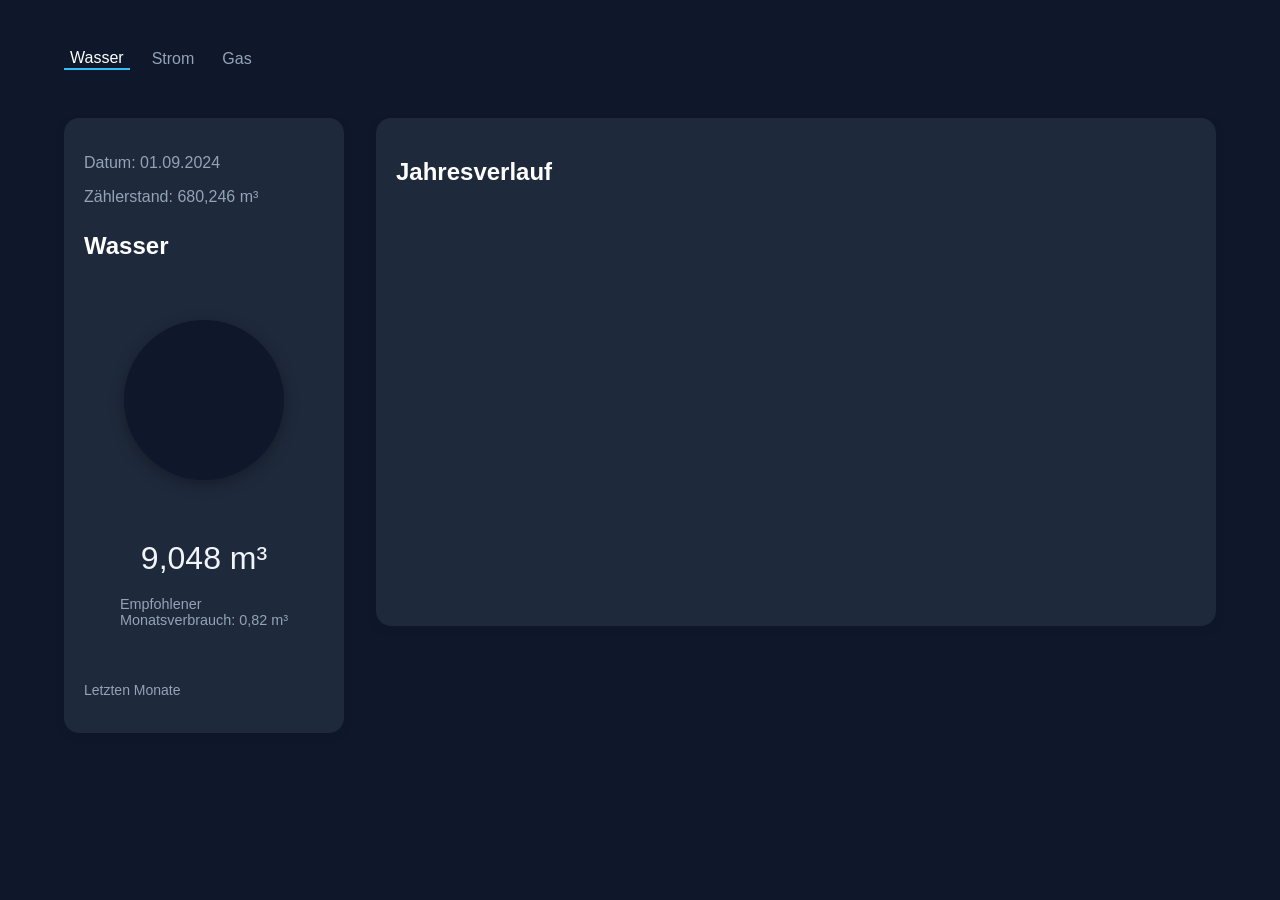
==== index.html @ 158a89e6 "first init" ====
<!DOCTYPE html>
<html lang="de">
<head>
    <meta charset="UTF-8" />
    <meta name="viewport" content="width=device-width, initial-scale=1.0" />
    <title>Verbrauchs Dashboard</title>
    <script src="https://d3js.org/d3.v7.min.js"></script>
    <link rel="stylesheet" href="style.css" />
</head>
<body>
    <header class="header">
        <nav class="tabs">
            <button class="active">Wasser</button>
            <button>Strom</button>
            <button>Gas</button>
        </nav>
    </header>

    <main class="layout">
        <section class="left">
            <div class="card">
                <div class="date">
                    <p id="date">Datum: 01.09.2024</p>
                    <p class="counter-reading">Zählerstand: 680,246 m³</p>
                </div>
                <h2>Wasser</h2>
                <div class = "gauge" id="progress-circle"></div>
                <p id="water-value">9,048 m³</p>
                <p class="subtext">Empfohlener <br> Monatsverbrauch: 0,82 m³</p>
                <div class="history-section">
                    <h3>Letzten Monate</h3>
                    <div id="history-list"></div>
                </div>
            </div>
        </section>

        <section class="right">
            <div class="card chart-card">
                <h2>Jahresverlauf</h2>
                <svg id="water-chart"></svg>
            </div>
        </section>
    </main>

    <script type="module" src="app.js"></script>
</body>
</html>
---- style.css ----
body {
    margin: 0;
    padding: 2rem;
    font-family: Arial, sans-serif;
    background: #0f172a;
    color: white;
}

.layout {
    display: flex;
    gap: 2rem;
    padding: 2rem;
    align-items: stretch;
}

.left {
    width: 280px;
}

.right {
    flex: 1;
}

.card {
    background: #1e293b;
    padding: 1.5rem;
    border-radius: 16px;
    color: white;
}

.chart-card svg {
    width: 100%;
    height: 400px;
}

.tabs {
    display: flex;
    gap: 1rem;
    padding: 1rem 2rem;
}

.tabs button {
    background: transparent;
    border: none;
    color: #94a3b8;
    font-size: 1rem;
    cursor: pointer;
}

.tabs button.active {
    color: white;
    border-bottom: 2px solid #38bdf8;
}

.card {
    color: white;
    padding: 20px;
    border-radius: 15px;
    box-shadow: 0 4px 12px rgba(0,0,0,0.05);
    
    display: flex;
    flex-direction: column;
    align-items: center;
    text-align: center;
}

.gauge {
    margin: 15px 0; /* Gibt dem Kreis etwas Platz nach oben und unten */
}

.history-section {
    width: 100%;
    margin-top: 25px;
}

.history-section h3 {
    font-size: 14px;
    color: #94a3b8; /* Helleres Grau für dunklen Hintergrund */
    margin-bottom: 15px;
    font-weight: 500;
    text-align: left;
}

.history-row {
    margin-bottom: 16px;
    width: 100%;
}

.history-data {
    display: flex;
    justify-content: space-between; /* Schiebt Monat nach links, Wert nach rechts */
    font-size: 14px;
    color: #f1f5f9; /* Weißer Text für bessere Lesbarkeit */
    margin-bottom: 6px;
}

.history-month {
    font-weight: 500;
}

.history-value {
    font-weight: bold;
}

/* Der Hintergrund-Balken (jetzt dunkler im Dark Mode) */
.progress-bar-bg {
    width: 100%;
    height: 6px;
    background-color: #334155; /* Dunkles Schiefergrau */
    border-radius: 3px;
    overflow: hidden;
}

/* Die farbige Füllung */
.progress-bar-fill {
    height: 100%;
    background: linear-gradient(90deg, #818cf8, #38bdf8); /* Matcht deine Grafik */
    border-radius: 3px;
    transition: width 0.5s ease-out;
}

.date {
    font-size: 1rem;
    color: #94a3b8; 
    margin-bottom: 10px;
    text-align: left;
}

/* Richtet das Datum und die H2 ganz links in der Card aus */
.left .card .date,
.right .card h2,
.left .card h2 {
    align-self: flex-start; /* Bricht aus der Zentrierung aus und rutscht nach links */
    text-align: left;       /* Sichert die Linksbündigkeit des Textes */
    width: 100%;            /* Nutzt die volle Breite, damit 'left' auch greift */
}

/* Optional: Ein bisschen Feinschliff für die Abstände */
.left .card h2 {
    margin-top: 0;          /* Verhindert unschönen Platz nach oben */
    margin-bottom: 10px;    /* Abstand zum Kreis darunter */
}

.gauge{
    width: 160px;
    height: 160px;
    margin: 50px 0;
    
    border-radius: 50%;
    /* HIER DIE ÄNDERUNG: */
    background-color:  #0f172a;    /* Innen transparent, damit die Card durchscheint */
    box-shadow: 0 4px 15px rgba(0, 0, 0, 0.3);
    
    display: flex;
    justify-content: center;
    align-items: center;
    box-sizing: border-box; 
}

#water-value {
    font-size: 2rem;
    color: #f1f5f9; /* Weißer Text für bessere Lesbarkeit */
    margin-top: 10px;
    margin-bottom: 5px;
}

.subtext {
    font-size: 0.9rem;
    color: #94a3b8; /* Helleres Grau für dunklen Hintergrund */
    text-align: left;
}

.counter-reading {
    margin-top: 0px;
    margin-bottom: 1rem;
}
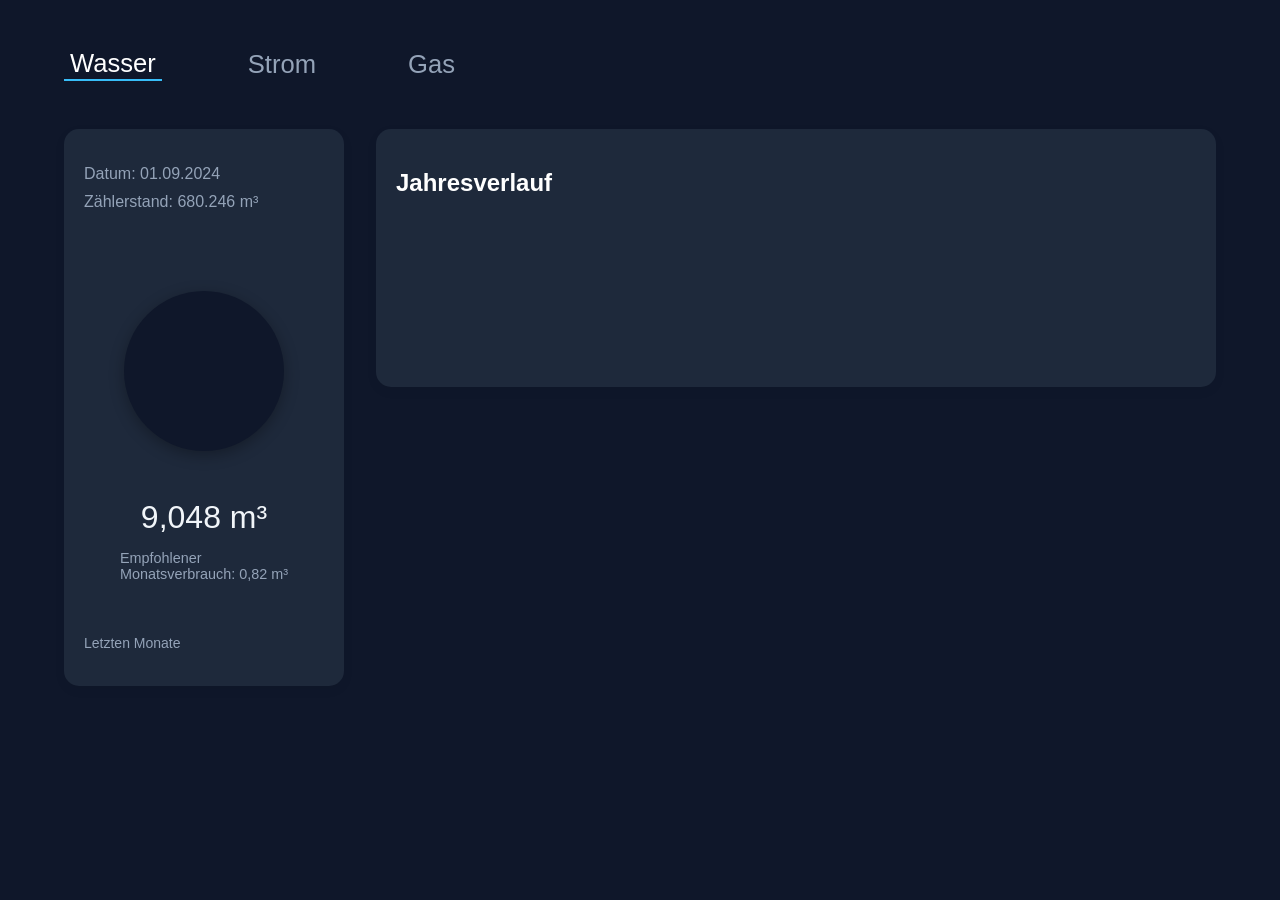
==== commit 8ab7d5fe: "add left chart complete" ====
--- a/index.html
+++ b/index.html
@@ -21,9 +21,8 @@
             <div class="card">
                 <div class="date">
                     <p id="date">Datum: 01.09.2024</p>
-                    <p class="counter-reading">Zählerstand: 680,246 m³</p>
+                    <p class="counter-reading">Zählerstand: 680.246 m³</p>
                 </div>
-                <h2>Wasser</h2>
                 <div class = "gauge" id="progress-circle"></div>
                 <p id="water-value">9,048 m³</p>
                 <p class="subtext">Empfohlener <br> Monatsverbrauch: 0,82 m³</p>
--- a/style.css
+++ b/style.css
@@ -35,7 +35,7 @@
 
 .tabs {
     display: flex;
-    gap: 1rem;
+    gap: 5rem;
     padding: 1rem 2rem;
 }
 
@@ -43,7 +43,7 @@
     background: transparent;
     border: none;
     color: #94a3b8;
-    font-size: 1rem;
+    font-size: 1.6rem;
     cursor: pointer;
 }
 
@@ -122,8 +122,11 @@
 .date {
     font-size: 1rem;
     color: #94a3b8; 
-    margin-bottom: 10px;
     text-align: left;
+}
+
+#date {
+    margin-bottom: 0.6rem;
 }
 
 /* Richtet das Datum und die H2 ganz links in der Card aus */
@@ -144,7 +147,8 @@
 .gauge{
     width: 160px;
     height: 160px;
-    margin: 50px 0;
+    margin-top: 4rem;
+    margin-bottom: 3rem;
     
     border-radius: 50%;
     /* HIER DIE ÄNDERUNG: */
@@ -160,8 +164,8 @@
 #water-value {
     font-size: 2rem;
     color: #f1f5f9; /* Weißer Text für bessere Lesbarkeit */
-    margin-top: 10px;
-    margin-bottom: 5px;
+    margin-top: 0.0rem;
+    margin-bottom: 0.0rem;
 }
 
 .subtext {
@@ -173,4 +177,19 @@
 .counter-reading {
     margin-top: 0px;
     margin-bottom: 1rem;
+}
+
+#water-chart {     /* Immer volle Container-Breite */
+    height: 60%;     /* Höhe skaliert automatisch */
+    display: block;   /* Verhindert kleine Abstände unten */
+}
+
+/* Optional: Damit die Achsen-Beschriftungen schöner aussehen */
+#water-chart text {
+    fill: #94a3b8;
+    font-size: 0.6rem;
+}
+
+#water-chart .domain {
+    display: none;    /* Entfernt die harte Achsenlinie */
 }
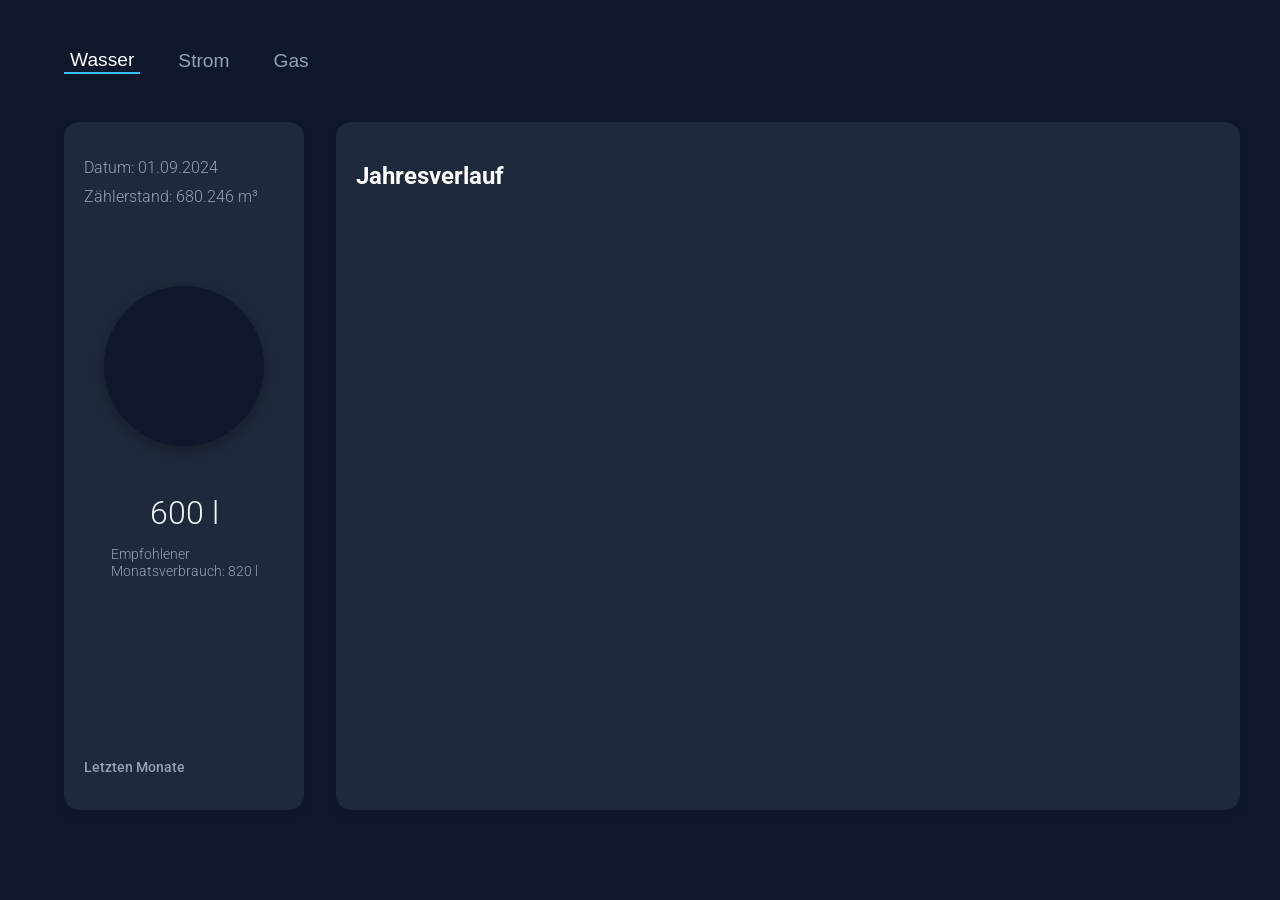
==== commit ad9e87f0: "zwischenstand" ====
--- a/index.html
+++ b/index.html
@@ -5,6 +5,9 @@
     <meta name="viewport" content="width=device-width, initial-scale=1.0" />
     <title>Verbrauchs Dashboard</title>
     <script src="https://d3js.org/d3.v7.min.js"></script>
+    <link rel="preconnect" href="https://fonts.googleapis.com">
+    <link rel="preconnect" href="https://fonts.gstatic.com" crossorigin>
+    <link href="https://fonts.googleapis.com/css2?family=Roboto:wght@300;400;500;700&display=swap" rel="stylesheet">
     <link rel="stylesheet" href="style.css" />
 </head>
 <body>
@@ -24,8 +27,8 @@
                     <p class="counter-reading">Zählerstand: 680.246 m³</p>
                 </div>
                 <div class = "gauge" id="progress-circle"></div>
-                <p id="water-value">9,048 m³</p>
-                <p class="subtext">Empfohlener <br> Monatsverbrauch: 0,82 m³</p>
+                <p id="water-value">600 l</p>
+                <p class="subtext">Empfohlener <br> Monatsverbrauch: 820 l</p>
                 <div class="history-section">
                     <h3>Letzten Monate</h3>
                     <div id="history-list"></div>
--- a/style.css
+++ b/style.css
@@ -1,7 +1,8 @@
 body {
     margin: 0;
     padding: 2rem;
-    font-family: Arial, sans-serif;
+    font-family: 'Roboto', sans-serif; /* Hier aktivieren wir Roboto */
+    font-weight: 300;                /* Hier aktivieren wir Light 300 global */
     background: #0f172a;
     color: white;
 }
@@ -14,28 +15,27 @@
 }
 
 .left {
-    width: 280px;
+    flex: 0 0 15rem;
 }
 
 .right {
-    flex: 1;
+    flex: 1; /* Nimmt alles ein, was nach dem linken Teil übrig ist */
+    margin-right: 1rem; /* Hier gibst du dem rechten Rand den gewünschten "Luft-Abstand" */
+    display: flex;
+    flex-direction: column;
 }
 
 .card {
+    height: 72vh;
     background: #1e293b;
     padding: 1.5rem;
     border-radius: 16px;
     color: white;
 }
 
-.chart-card svg {
-    width: 100%;
-    height: 400px;
-}
-
 .tabs {
     display: flex;
-    gap: 5rem;
+    gap: 2rem;
     padding: 1rem 2rem;
 }
 
@@ -43,7 +43,7 @@
     background: transparent;
     border: none;
     color: #94a3b8;
-    font-size: 1.6rem;
+    font-size: 1.2rem;
     cursor: pointer;
 }
 
@@ -70,7 +70,7 @@
 
 .history-section {
     width: 100%;
-    margin-top: 25px;
+    margin-top: auto;
 }
 
 .history-section h3 {
@@ -111,7 +111,6 @@
     overflow: hidden;
 }
 
-/* Die farbige Füllung */
 .progress-bar-fill {
     height: 100%;
     background: linear-gradient(90deg, #818cf8, #38bdf8); /* Matcht deine Grafik */
@@ -129,7 +128,6 @@
     margin-bottom: 0.6rem;
 }
 
-/* Richtet das Datum und die H2 ganz links in der Card aus */
 .left .card .date,
 .right .card h2,
 .left .card h2 {
@@ -151,7 +149,7 @@
     margin-bottom: 3rem;
     
     border-radius: 50%;
-    /* HIER DIE ÄNDERUNG: */
+
     background-color:  #0f172a;    /* Innen transparent, damit die Card durchscheint */
     box-shadow: 0 4px 15px rgba(0, 0, 0, 0.3);
     
@@ -179,9 +177,24 @@
     margin-bottom: 1rem;
 }
 
-#water-chart {     /* Immer volle Container-Breite */
-    height: 60%;     /* Höhe skaliert automatisch */
-    display: block;   /* Verhindert kleine Abstände unten */
+/* Chart mit Graph */
+
+.chart-card {
+    height: 72vh; /* Nimmt 80% der Viewport-Höhe ein */
+    width: 100%;
+    
+    overflow: hidden; 
+    
+    display: flex;
+    flex-direction: column;
+}
+
+
+#water-chart {
+    flex-grow: 1;
+    width: 100%;
+    display: block;
+    min-height: 0; 
 }
 
 /* Optional: Damit die Achsen-Beschriftungen schöner aussehen */
@@ -192,4 +205,18 @@
 
 #water-chart .domain {
     display: none;    /* Entfernt die harte Achsenlinie */
+}
+
+#water-chart text {
+    font-size: 1rem; /* Hier die gewünschte Größe einstellen */
+}
+
+.grid line {
+    stroke: #94a3b8;        /* Eine sehr dunkle Farbe (fast wie der Hintergrund) */
+    stroke-width: 0.5px;    /* Hier kannst du es so dünn machen wie du willst (0.5px bis 1px) */
+    stroke-dasharray: 2, 2; /* Macht es gestrichelt für einen subtilen Look */
+}
+
+.grid .domain {
+    display: none;          /* Entfernt den äußeren Rahmen der Achsen */
 }
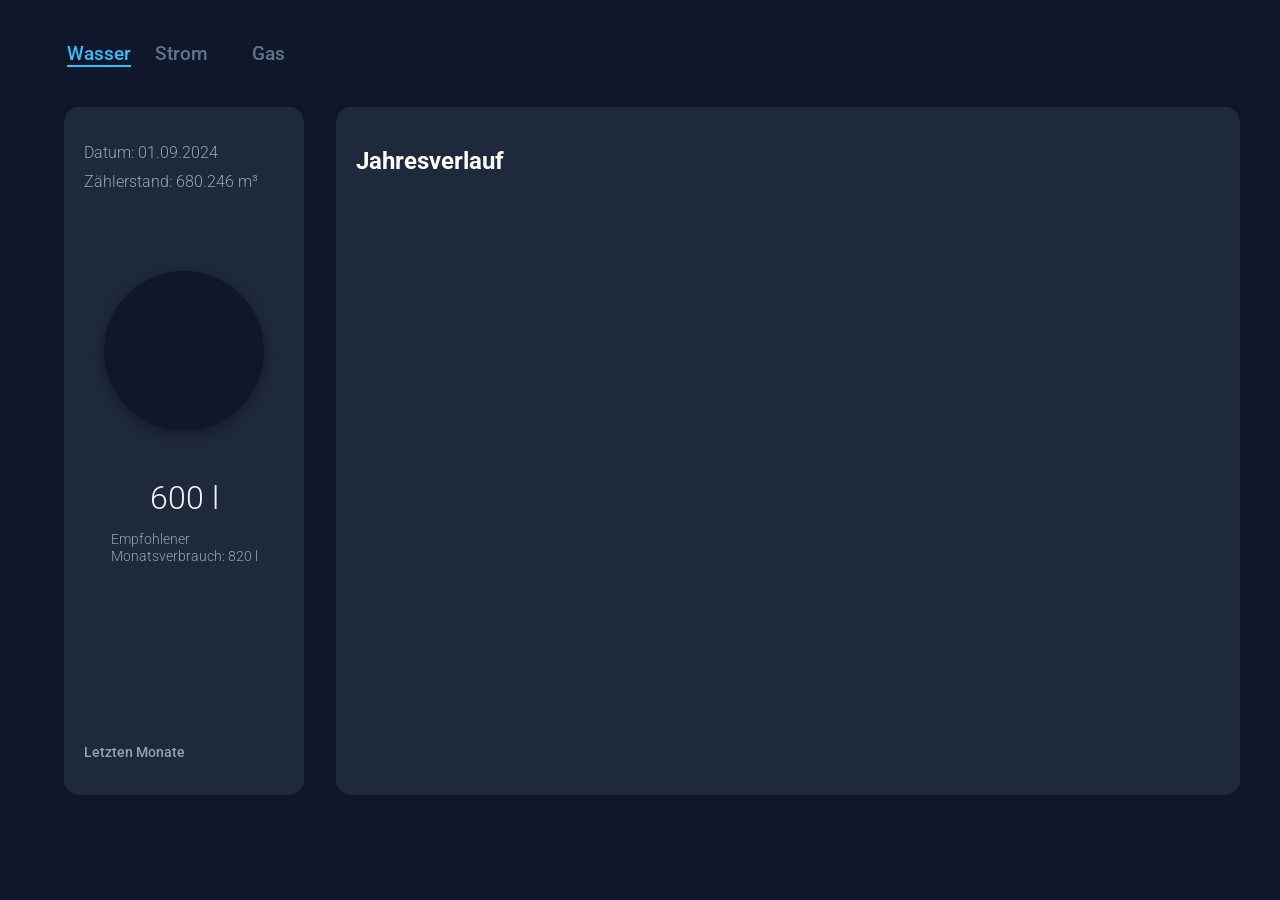
==== commit f04e0bc3: "add water / index.html" ====
--- a/index.html
+++ b/index.html
@@ -13,11 +13,12 @@
 <body>
     <header class="header">
         <nav class="tabs">
-            <button class="active">Wasser</button>
-            <button>Strom</button>
-            <button>Gas</button>
+            <a href="index.html" class="tab-btn active">Wasser</a>
+            <a href="strom.html" class="tab-btn">Strom</a>
+            <a href="gas.html" class="tab-btn">Gas</a>
         </nav>
     </header>
+
 
     <main class="layout">
         <section class="left">
--- a/style.css
+++ b/style.css
@@ -19,8 +19,8 @@
 }
 
 .right {
-    flex: 1; /* Nimmt alles ein, was nach dem linken Teil übrig ist */
-    margin-right: 1rem; /* Hier gibst du dem rechten Rand den gewünschten "Luft-Abstand" */
+    flex: 1;
+    margin-right: 1rem;
     display: flex;
     flex-direction: column;
 }
@@ -33,25 +33,54 @@
     color: white;
 }
 
-.tabs {
-    display: flex;
-    gap: 2rem;
-    padding: 1rem 2rem;
-}
-
-.tabs button {
-    background: transparent;
+.tabs .tab-btn {
+    display: inline-flex;
+    align-items: center;
+    justify-content: center;
+
+    background: transparent; 
     border: none;
-    color: #94a3b8;
+    
+    color: #64748b; 
     font-size: 1.2rem;
+    font-weight: 500;
+    text-decoration: none;
     cursor: pointer;
-}
-
-.tabs button.active {
-    color: white;
-    border-bottom: 2px solid #38bdf8;
-}
-
+    
+    transition: all 0.2s ease-in-out; 
+}
+
+
+.tabs .tab-btn:hover {
+    color: #f1f5f9;          /* Text wird fast weiß */
+}
+
+
+.tabs .tab-btn.active {
+    color: #38bdf8;          /* Dein typisches Hellblau aus dem Graphen */
+    border-bottom: 2px solid #38bdf8; /* Blauer Strich unter dem aktiven Tab */
+    padding: 0px 0px;    /* Hier kannst du den Abstand zwischen Text und Strich anpassen */
+    margin-left: 2.2rem
+}
+
+/* Verhindert, dass der aktive Tab beim Hovern flackert oder sich verfärbt */
+.tabs .tab-btn.active:hover {
+    background-color: transparent;
+    color: #38bdf8;
+}
+
+.tabs a {
+    display: inline-block; /* Sorgt dafür, dass Höhe und Breite wie bei Buttons funktionieren */
+    text-decoration: none; /* Entfernt den typischen Link-Unterstrich */
+    padding: 10px 20px;    /* Dein gewünschter Abstand im Button */
+    color: #64748b;        /* Standard-Farbe für inaktive Tabs */
+    transition: color 0.3s, border-color 0.3s;
+}
+
+.tabs a.active {
+    color: #38bdf8;               /* Dein hellblaues Highlight */
+    border-bottom: 2px solid #38bdf8; /* Falls du den aktiven Tab unterstreichst */
+}
 .card {
     color: white;
     padding: 20px;
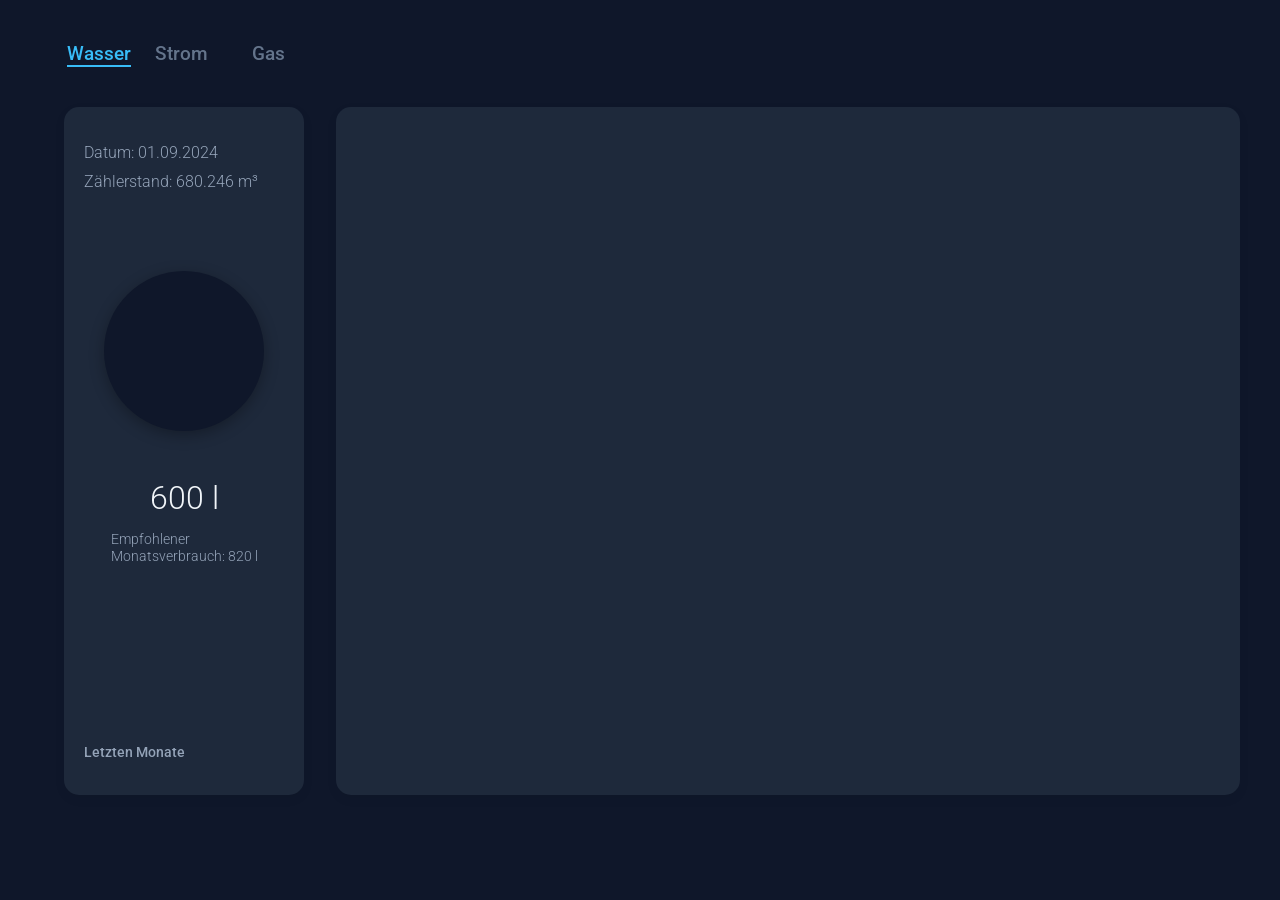
==== commit 9e965b68: "finish index.html" ====
--- a/index.html
+++ b/index.html
@@ -39,7 +39,6 @@
 
         <section class="right">
             <div class="card chart-card">
-                <h2>Jahresverlauf</h2>
                 <svg id="water-chart"></svg>
             </div>
         </section>
--- a/style.css
+++ b/style.css
@@ -218,7 +218,6 @@
     flex-direction: column;
 }
 
-
 #water-chart {
     flex-grow: 1;
     width: 100%;
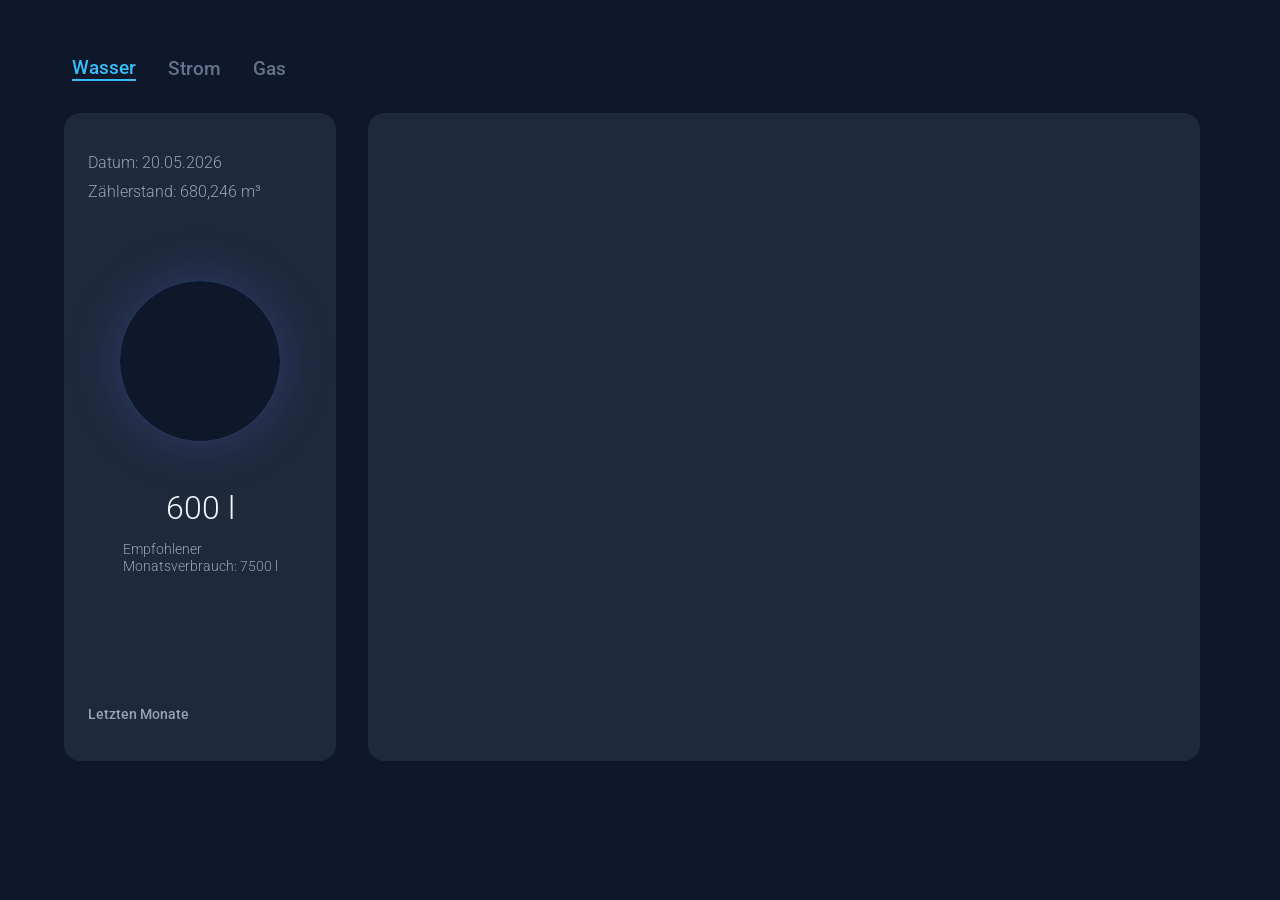
==== commit 4b27d3b5: "update data" ====
--- a/index.html
+++ b/index.html
@@ -8,14 +8,14 @@
     <link rel="preconnect" href="https://fonts.googleapis.com">
     <link rel="preconnect" href="https://fonts.gstatic.com" crossorigin>
     <link href="https://fonts.googleapis.com/css2?family=Roboto:wght@300;400;500;700&display=swap" rel="stylesheet">
-    <link rel="stylesheet" href="style.css" />
+    <link rel="stylesheet" href="css/water_style.css" />
 </head>
 <body>
     <header class="header">
         <nav class="tabs">
             <a href="index.html" class="tab-btn active">Wasser</a>
-            <a href="strom.html" class="tab-btn">Strom</a>
-            <a href="gas.html" class="tab-btn">Gas</a>
+            <a href="public/electricity.html" class="tab-btn">Strom</a>
+            <a href="public/gas.html" class="tab-btn">Gas</a>
         </nav>
     </header>
 
@@ -24,12 +24,12 @@
         <section class="left">
             <div class="card">
                 <div class="date">
-                    <p id="date">Datum: 01.09.2024</p>
-                    <p class="counter-reading">Zählerstand: 680.246 m³</p>
+                    <p id="date">Datum: 20.05.2026</p>
+                    <p class="counter-reading">Zählerstand: 680,246 m³</p>
                 </div>
                 <div class = "gauge" id="progress-circle"></div>
                 <p id="water-value">600 l</p>
-                <p class="subtext">Empfohlener <br> Monatsverbrauch: 820 l</p>
+                <p class="subtext">Empfohlener <br> Monatsverbrauch: 7500 l</p>
                 <div class="history-section">
                     <h3>Letzten Monate</h3>
                     <div id="history-list"></div>
@@ -44,6 +44,6 @@
         </section>
     </main>
 
-    <script type="module" src="app.js"></script>
+    <script type="module" src="scripts/water_app.js"></script>
 </body>
 </html>
--- a/css/water_style.css
+++ b/css/water_style.css
@@ -0,0 +1,297 @@
+body {
+    margin: 0;
+    padding: 2rem;
+    font-family: 'Roboto', sans-serif; /* Hier aktivieren wir Roboto */
+    font-weight: 300;                /* Hier aktivieren wir Light 300 global */
+    background: #0f172a;
+    color: white;
+}
+
+header {
+    display: flex;
+    justify-content: space-between;
+    align-items: left;
+    margin-left: 2.5rem;
+    margin-top: 1.5rem;
+}
+
+.tabs {
+    display: flex;
+    gap: 2rem; /* Erzeugt einen sauberen Abstand von ~24px zwischen den Tabs */
+}
+
+.tabs .tab-btn:hover {
+    color: #f1f5f9;          /* Text wird fast weiß */
+}
+
+.tabs .tab-btn.active {
+    color: #38bdf8;          /* Dein typisches Hellblau aus dem Graphen */
+    border-bottom: 2px solid #38bdf8; /* Blauer Strich unter dem aktiven Tab */
+    padding: 0px 0px;    /* Hier kannst du den Abstand zwischen Text und Strich anpassen */
+}
+
+/* Verhindert, dass der aktive Tab beim Hovern flackert oder sich verfärbt */
+.tabs .tab-btn.active:hover {
+    background-color: transparent;
+    color: #38bdf8;
+}
+
+.tabs a {
+    display: inline-block; /* Sorgt dafür, dass Höhe und Breite wie bei Buttons funktionieren */
+    text-decoration: none; /* Entfernt den typischen Link-Unterstrich */
+    padding: 10px 20px;    /* Dein gewünschter Abstand im Button */
+    color: #64748b;        /* Standard-Farbe für inaktive Tabs */
+    transition: color 0.3s, border-color 0.3s;
+}
+
+.tabs a.active {
+    color: #38bdf8;               /* Dein hellblaues Highlight */
+    border-bottom: 2px solid #38bdf8; /* Falls du den aktiven Tab unterstreichst */
+}
+
+.tabs .tab-btn {
+    display: inline-flex;
+    align-items: center;
+    justify-content: center;
+
+    background: transparent; 
+    border: none;
+    
+    color: #64748b; 
+    font-size: 1.2rem;
+    font-weight: 500;
+    text-decoration: none;
+    cursor: pointer;
+    
+    transition: all 0.2s ease-in-out;
+    padding: 0px 0px; 
+}
+
+.layout {
+    display: flex;
+    flex-direction: row;
+    gap: 2rem;
+    padding: 2rem;
+    align-items: stretch;
+}
+
+.left {
+    flex: 0 0 17rem;
+    flex-shrink: 0;
+}
+
+.right {
+    flex: 1;
+    margin-right: 1rem;
+    display: flex;
+    flex-direction: column;
+}
+
+.card {
+    min-height: 72vh;
+    height: auto;
+    background: #1e293b;
+    padding: 1.5rem;
+    border-radius: 16px;
+    color: white;
+
+    display: flex;
+    flex-direction: column;
+    align-items: center;
+    text-align: center;
+    box-sizing: border-box;
+}
+
+.chart-card {
+    height: 100%;
+    width: 100%;
+    overflow: hidden; 
+    display: flex;
+    flex-direction: column;
+
+    --chart-margin-top: 0px;
+    --chart-margin-right: 0px;
+    --chart-margin-bottom: 0px;
+    --chart-margin-left: 0px;
+}
+
+#water-chart {
+    flex-grow: 1;
+    width: 100%;
+    height: 0;
+    min-height: 0;
+    display: block;
+}
+
+#water-chart text {
+    fill: #94a3b8;
+    font-size: 0.6rem;
+}
+
+#water-chart .domain {
+    display: none;    /* Entfernt die harte Achsenlinie */
+}
+
+#water-chart text {
+    font-size: 1rem; /* Hier die gewünschte Größe einstellen */
+}
+
+.grid line {
+    stroke: #94a3b8;
+    stroke-width: 0.5px;
+    stroke-dasharray: 2, 2;
+}
+
+.grid .domain {
+    display: none;
+}
+
+.history-section {
+    width: 100%;
+    margin-top: auto;
+}
+
+.history-section h3 {
+    font-size: 14px;
+    color: #94a3b8;
+    margin-bottom: 15px;
+    font-weight: 500;
+    text-align: left;
+}
+
+.history-row {
+    margin-bottom: 16px;
+    width: 100%;
+}
+
+.history-data {
+    display: flex;
+    justify-content: space-between; /* Schiebt Monat nach links, Wert nach rechts */
+    font-size: 14px;
+    color: #f1f5f9; /* Weißer Text für bessere Lesbarkeit */
+    margin-bottom: 6px;
+}
+
+.history-month {
+    font-weight: 500;
+}
+
+.history-value {
+    font-weight: bold;
+}
+
+.progress-bar-bg {
+    width: 100%;
+    height: 6px;
+    background-color: #334155;
+    border-radius: 3px;
+    overflow: hidden;
+}
+
+.progress-bar-fill {
+    height: 100%;
+    background: linear-gradient(90deg, #818cf8, #38bdf8);
+    border-radius: 3px;
+    transition: width 0.5s ease-out;
+}
+
+.date {
+    font-size: 1rem;
+    color: #94a3b8; 
+    text-align: left;
+}
+
+#date {
+    margin-bottom: 0.6rem;
+}
+
+.left .card .date,
+.right .card h2,
+.left .card h2 {
+    align-self: flex-start; /* Bricht aus der Zentrierung aus und rutscht nach links */
+    text-align: left;       /* Sichert die Linksbündigkeit des Textes */
+    width: 100%;            /* Nutzt die volle Breite, damit 'left' auch greift */
+}
+
+/* Optional: Ein bisschen Feinschliff für die Abstände */
+.left .card h2 {
+    margin-top: 0;          /* Verhindert unschönen Platz nach oben */
+    margin-bottom: 10px;    /* Abstand zum Kreis darunter */
+}
+
+.gauge{
+    width: 160px;
+    height: 160px;
+    margin-top: 4rem;
+    margin-bottom: 3rem;
+    
+    border-radius: 50%;
+    background-color:  #0f172a;    /* Innen transparent, damit die Card durchscheint */
+    box-shadow: 
+        0 0 50px 2px rgba(99, 102, 241, 0.25),
+        
+        /* 2. Ein intensiverer, schmalerer Kern in Hellblau direkt am Rand */
+        0 0 1px 0px rgba(56, 189, 248, 0.4);
+    
+    display: flex;
+    justify-content: center;
+    align-items: center;
+    box-sizing: border-box;
+
+    padding: 8px;
+}
+
+#water-value {
+    font-size: 2rem;
+    color: #f1f5f9; /* Weißer Text für bessere Lesbarkeit */
+    margin-top: 0.0rem;
+    margin-bottom: 0.0rem;
+}
+
+.subtext {
+    font-size: 0.9rem;
+    color: #94a3b8; /* Helleres Grau für dunklen Hintergrund */
+    text-align: left;
+}
+
+.counter-reading {
+    margin-top: 0px;
+    margin-bottom: 1rem;
+}
+
+@media (max-width: 800px) {
+    .layout {
+        flex-direction: column;
+        gap: 1.5rem;
+        gap: 1.5rem;
+    }
+
+    body {
+        margin: 0;
+        padding: 0;
+    }
+
+    header {
+        margin-left: 1.5rem;
+    }
+    
+    main.layout {
+        padding: 1rem;
+    }
+
+    .left {
+        flex: none;
+        width: 100%;
+        margin-bottom: 0;
+    }
+    
+    .right {
+        width: 100%;
+        margin-right: 0;
+    }
+
+    .chart-card {
+        height: 250px; 
+        padding: 1rem;
+    }
+}
